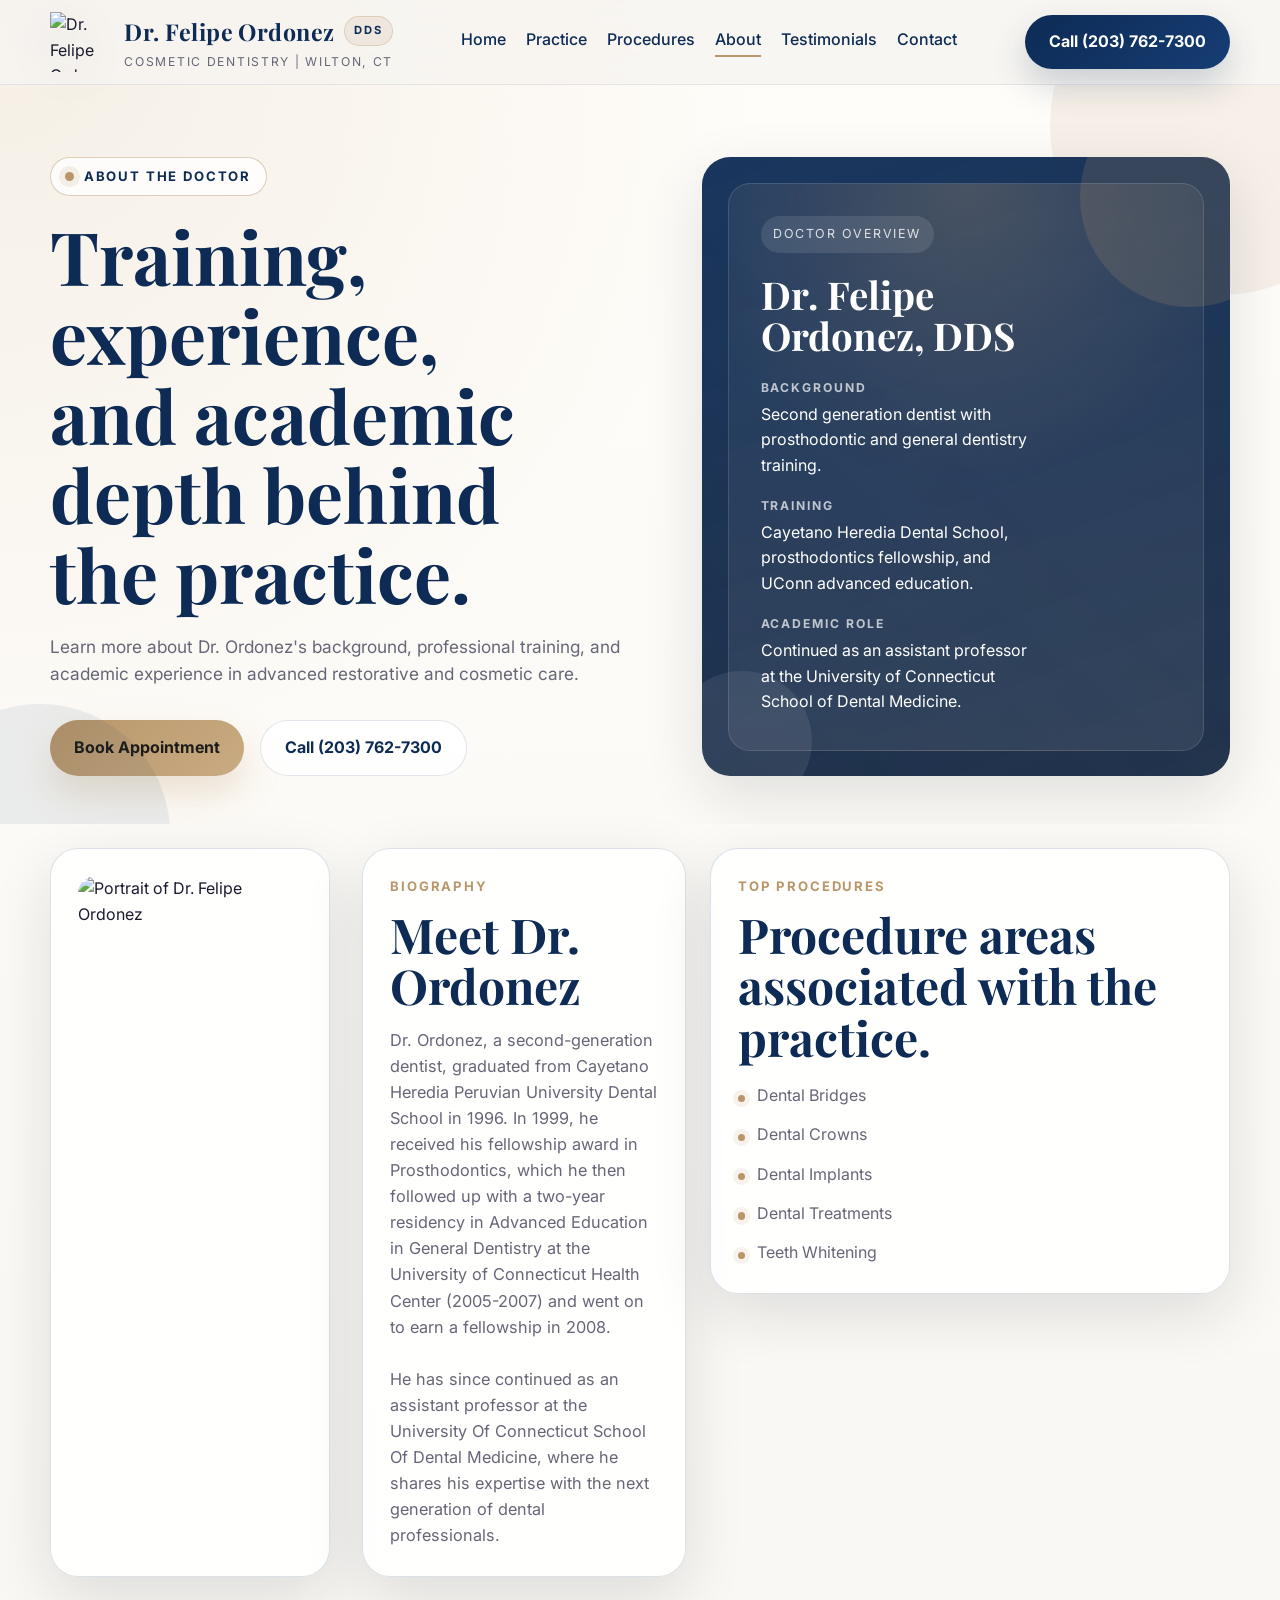
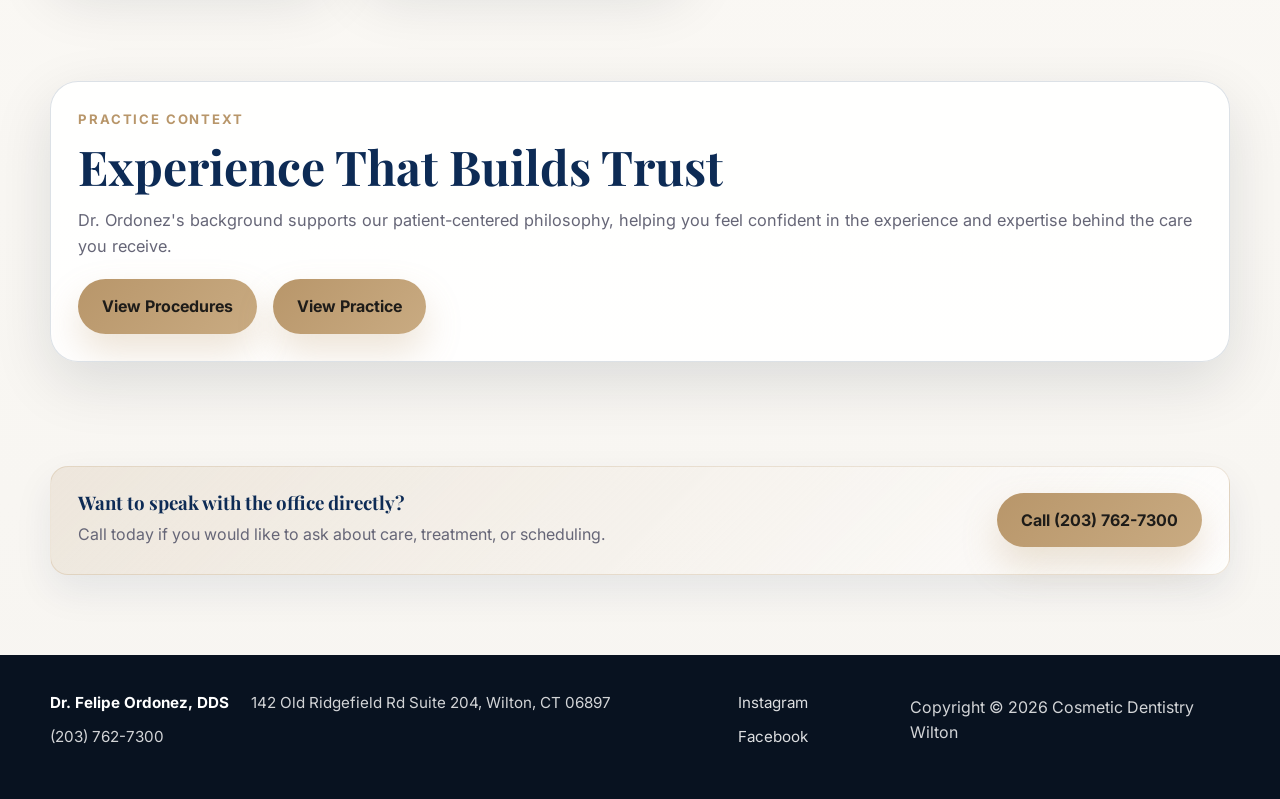
==== about.html @ 25859bae "Add files via upload" ====
<!DOCTYPE html>
<html lang="en">
<head>
  <meta charset="UTF-8">
  <meta name="viewport" content="width=device-width, initial-scale=1.0">
  <title>About Dr. Felipe Ordonez, DDS</title>
  <meta
    name="description"
    content="Read the doctor biography, credentials, and professional background of Dr. Felipe Ordonez, DDS."
  >
  <meta property="og:title" content="About Dr. Felipe Ordonez, DDS">
  <meta
    property="og:description"
    content="Learn more about Dr. Felipe Ordonez, DDS, including his training, experience, and clinical background."
  >
  <meta property="og:type" content="website">
  <meta property="og:url" content="https://cosmeticdentistrywilton.com/about.html">
  <!-- Google tag (gtag.js) -->
  <script async src="https://www.googletagmanager.com/gtag/js?id=G-XXXXXXXXXX"></script>
  <script>
    window.dataLayer = window.dataLayer || [];
    function gtag(){dataLayer.push(arguments);}
    gtag('js', new Date());

    gtag('config', 'G-XXXXXXXXXX');
  </script>
  <link rel="icon" href="assets/logo-mark.svg" type="image/svg+xml">
  <link rel="preconnect" href="https://fonts.googleapis.com">
  <link rel="preconnect" href="https://fonts.gstatic.com" crossorigin>
  <link
    href="https://fonts.googleapis.com/css2?family=Inter:wght@400;500;600;700&family=Playfair+Display:wght@600;700&display=swap"
    rel="stylesheet"
  >
  <style>
    :root {
      --navy: #0d2b55;
      --gold: #b8966a;
      --white: #ffffff;
      --text: #1a1a2e;
      --muted: #666677;
      --line: rgba(13, 43, 85, 0.14);
      --shadow: 0 20px 60px rgba(8, 21, 40, 0.12);
      --radius-lg: 28px;
      --radius-md: 18px;
      --container: 1180px;
    }

    .doctor-bio-grid {
      display: grid;
      grid-template-columns: minmax(280px, 0.7fr) 1fr;
      gap: 2rem;
    }

    * {
      box-sizing: border-box;
    }

    html {
      scroll-behavior: smooth;
    }

    body {
      margin: 0;
      font-family: "Inter", system-ui, -apple-system, BlinkMacSystemFont, "Segoe UI", sans-serif;
      color: var(--text);
      background:
        radial-gradient(circle at top left, rgba(184, 150, 106, 0.14), transparent 28%),
        linear-gradient(180deg, #fffdf9 0%, #f7f5f1 100%);
      line-height: 1.6;
    }

    a {
      color: inherit;
      text-decoration: none;
    }

    img {
      max-width: 100%;
      display: block;
    }

    address {
      font-style: normal;
    }

    .container {
      width: min(calc(100% - 2rem), var(--container));
      margin: 0 auto;
    }

    .site-header {
      position: sticky;
      top: 0;
      z-index: 10;
      backdrop-filter: blur(12px);
      background: rgba(247, 245, 241, 0.82);
      border-bottom: 1px solid rgba(13, 43, 85, 0.08);
    }

    .header-inner {
      display: flex;
      align-items: center;
      justify-content: space-between;
      gap: 1rem;
      min-height: 84px;
    }

    .brand {
      display: block;
      min-width: 0;
    }

    .brand-main {
      display: flex;
      align-items: center;
      gap: 0.9rem;
      min-width: 0;
    }

    .brand-icon {
      width: 60px;
      height: 60px;
      flex: none;
      filter: drop-shadow(0 12px 24px rgba(13, 43, 85, 0.16));
    }

    .brand-text {
      display: flex;
      flex-direction: column;
      gap: 0.15rem;
      min-width: 0;
    }

    .brand-copy {
      display: flex;
      align-items: center;
      flex-wrap: wrap;
      gap: 0.55rem;
      min-width: 0;
    }

    .brand-mark {
      font-family: "Playfair Display", serif;
      font-size: 1.45rem;
      font-weight: 700;
      letter-spacing: 0.02em;
      color: var(--navy);
    }

    .brand-credential {
      display: inline-flex;
      align-items: center;
      justify-content: center;
      padding: 0.32rem 0.58rem;
      border-radius: 999px;
      background: rgba(184, 150, 106, 0.14);
      border: 1px solid rgba(184, 150, 106, 0.32);
      color: var(--navy);
      font-size: 0.7rem;
      font-weight: 700;
      letter-spacing: 0.18em;
      text-transform: uppercase;
    }

    .brand-subtitle {
      font-size: 0.76rem;
      letter-spacing: 0.14em;
      text-transform: uppercase;
      color: var(--muted);
    }

    .nav-links {
      display: flex;
      align-items: center;
      gap: 1.25rem;
      font-weight: 500;
      color: var(--navy);
    }

    .nav-links a {
      position: relative;
      padding-bottom: 0.25rem;
    }

    .nav-links a::after {
      content: "";
      position: absolute;
      left: 0;
      bottom: 0;
      width: 100%;
      height: 2px;
      background: var(--gold);
      transform: scaleX(0);
      transform-origin: left;
      transition: transform 180ms ease;
    }

    .nav-links a:hover::after,
    .nav-links a:focus-visible::after,
    .nav-links a[aria-current="page"]::after {
      transform: scaleX(1);
    }

    .call-cta,
    .hero-actions a,
    .map-actions a,
    .contact-banner a {
      display: inline-flex;
      align-items: center;
      justify-content: center;
      min-height: 50px;
      padding: 0.9rem 1.5rem;
      border-radius: 999px;
      font-weight: 700;
      transition: transform 180ms ease, box-shadow 180ms ease;
    }

    .call-cta {
      color: var(--white);
      background: linear-gradient(135deg, var(--navy), #163d74);
      box-shadow: 0 16px 35px rgba(13, 43, 85, 0.2);
    }

    .call-cta:hover,
    .hero-actions a:hover,
    .map-actions a:hover,
    .contact-banner a:hover,
    .qr-link:hover {
      transform: translateY(-1px);
    }

    .page-hero {
      position: relative;
      overflow: hidden;
      padding: 4.5rem 0 3rem;
    }

    .page-hero::before,
    .page-hero::after {
      content: "";
      position: absolute;
      border-radius: 50%;
      pointer-events: none;
    }

    .page-hero::before {
      width: 340px;
      height: 340px;
      top: -130px;
      right: -110px;
      background: rgba(184, 150, 106, 0.12);
    }

    .page-hero::after {
      width: 260px;
      height: 260px;
      bottom: -140px;
      left: -90px;
      background: rgba(13, 43, 85, 0.07);
    }

    .contact-shell {
      display: grid;
      grid-template-columns: minmax(0, 1.08fr) minmax(320px, 0.92fr);
      gap: 2rem;
      align-items: stretch;
    }

    .eyebrow {
      display: inline-flex;
      align-items: center;
      gap: 0.6rem;
      padding: 0.5rem 0.9rem;
      border: 1px solid rgba(184, 150, 106, 0.45);
      border-radius: 999px;
      background: rgba(255, 255, 255, 0.78);
      color: var(--navy);
      font-size: 0.82rem;
      letter-spacing: 0.14em;
      text-transform: uppercase;
      font-weight: 700;
    }

    .eyebrow::before {
      content: "";
      width: 0.55rem;
      height: 0.55rem;
      border-radius: 50%;
      background: var(--gold);
      box-shadow: 0 0 0 6px rgba(184, 150, 106, 0.14);
    }

    h1,
    h2,
    h3 {
      margin: 0;
      color: var(--navy);
      font-family: "Playfair Display", serif;
      line-height: 1.08;
    }

    h1 {
      margin-top: 1.25rem;
      font-size: clamp(2.7rem, 6vw, 4.6rem);
      max-width: 10ch;
    }

    .hero-copy p {
      margin: 1.2rem 0 0;
      max-width: 58ch;
      font-size: 1.08rem;
      color: var(--muted);
    }

    .hero-actions {
      display: flex;
      flex-wrap: wrap;
      gap: 1rem;
      margin-top: 2rem;
    }

    .hero-actions a:first-child,
    .map-actions a,
    .contact-banner a {
      background: linear-gradient(135deg, var(--gold), #c9ab82);
      color: #1e1c19;
      box-shadow: 0 18px 36px rgba(184, 150, 106, 0.26);
    }

    .hero-actions a:last-child {
      border: 1px solid rgba(13, 43, 85, 0.12);
      background: rgba(255, 255, 255, 0.82);
      color: var(--navy);
    }

    .contact-card,
    .map-card,
    .qr-card {
      position: relative;
      border-radius: var(--radius-lg);
      box-shadow: var(--shadow);
      overflow: hidden;
    }

    .contact-card {
      padding: 1.6rem;
      background:
        linear-gradient(160deg, rgba(13, 43, 85, 0.95), rgba(11, 30, 57, 0.9)),
        linear-gradient(45deg, rgba(184, 150, 106, 0.28), transparent 55%);
      min-height: 100%;
    }

    .contact-card::before,
    .contact-card::after {
      content: "";
      position: absolute;
      border-radius: 50%;
    }

    .contact-card::before {
      width: 220px;
      height: 220px;
      top: -70px;
      right: -70px;
      background: rgba(184, 150, 106, 0.18);
    }

    .contact-card::after {
      width: 140px;
      height: 140px;
      bottom: -35px;
      left: -30px;
      background: rgba(255, 255, 255, 0.08);
    }

    .contact-card-inner {
      position: relative;
      z-index: 1;
      height: 100%;
      border-radius: calc(var(--radius-lg) - 6px);
      border: 1px solid rgba(255, 255, 255, 0.12);
      background:
        linear-gradient(180deg, rgba(255, 255, 255, 0.03), rgba(255, 255, 255, 0.08)),
        radial-gradient(circle at top, rgba(184, 150, 106, 0.25), transparent 48%);
      padding: 2rem;
      display: grid;
      gap: 1.3rem;
      align-content: start;
    }

    .card-badge {
      display: inline-flex;
      align-items: center;
      justify-content: center;
      width: fit-content;
      padding: 0.55rem 0.8rem;
      border-radius: 999px;
      background: rgba(255, 255, 255, 0.1);
      color: rgba(255, 255, 255, 0.82);
      font-size: 0.78rem;
      letter-spacing: 0.12em;
      text-transform: uppercase;
    }

    .contact-card h2,
    .contact-card p,
    .contact-card a,
    .contact-card address {
      color: var(--white);
    }

    .contact-card h2 {
      font-size: clamp(1.9rem, 3vw, 2.7rem);
      max-width: 12ch;
    }

    .contact-stack {
      display: grid;
      gap: 1.1rem;
    }

    .contact-item {
      display: grid;
      gap: 0.28rem;
    }

    .contact-label {
      color: rgba(255, 255, 255, 0.7);
      font-size: 0.76rem;
      font-weight: 700;
      letter-spacing: 0.16em;
      text-transform: uppercase;
    }

    .contact-value {
      font-size: 1.1rem;
      font-weight: 600;
      line-height: 1.5;
    }

    .contact-note {
      margin: 0;
      color: rgba(255, 255, 255, 0.8);
      max-width: 28ch;
    }

    .section {
      padding: 1.5rem 0 5rem;
    }

    .contact-grid {
      display: grid;
      grid-template-columns: minmax(0, 1.1fr) minmax(280px, 0.9fr);
      gap: 1.5rem;
      align-items: start;
    }

    .map-card,
    .qr-card {
      padding: 1.7rem;
      background: rgba(255, 255, 255, 0.9);
      border: 1px solid var(--line);
    }

    .section-label {
      margin-bottom: 0.7rem;
      font-size: 0.82rem;
      letter-spacing: 0.14em;
      text-transform: uppercase;
      font-weight: 700;
      color: var(--gold);
    }

    .section-heading,
    .qr-card h2 {
      font-size: clamp(2rem, 4vw, 3rem);
    }

    .section-intro,
    .qr-copy {
      margin: 0.9rem 0 0;
      color: var(--muted);
      font-size: 1.02rem;
    }

    .map-frame {
      margin-top: 1.35rem;
      border-radius: var(--radius-md);
      overflow: hidden;
      border: 1px solid rgba(13, 43, 85, 0.12);
      min-height: 440px;
      background: linear-gradient(180deg, rgba(13, 43, 85, 0.06), rgba(13, 43, 85, 0.02));
    }

    .map-frame iframe {
      width: 100%;
      height: 440px;
      border: 0;
      display: block;
    }

    .map-actions {
      display: flex;
      flex-wrap: wrap;
      gap: 1rem;
      margin-top: 1.25rem;
    }

    .qr-card {
      display: grid;
      justify-items: center;
      text-align: center;
    }

    .qr-card h2 {
      max-width: 8ch;
    }

    .qr-link {
      margin-top: 1.4rem;
      border-radius: 24px;
      overflow: hidden;
      box-shadow: 0 16px 36px rgba(13, 43, 85, 0.12);
      transition: transform 180ms ease;
    }

    .qr-link img {
      width: min(100%, 280px);
      background: var(--white);
    }

    .qr-caption {
      margin: 1rem 0 0;
      color: var(--muted);
      font-size: 0.95rem;
      max-width: 26ch;
    }

    .contact-banner {
      display: flex;
      flex-wrap: wrap;
      align-items: center;
      justify-content: space-between;
      gap: 1.5rem;
      padding: 1.6rem 1.7rem;
      border-radius: var(--radius-md);
      background: linear-gradient(135deg, rgba(184, 150, 106, 0.16), rgba(255, 255, 255, 0.82));
      border: 1px solid rgba(184, 150, 106, 0.24);
      box-shadow: 0 16px 38px rgba(13, 43, 85, 0.08);
    }

    .contact-banner p {
      margin: 0.6rem 0 0;
      color: var(--muted);
    }

    .detail-stack {
      display: grid;
      gap: 1.2rem;
      margin-top: 1.35rem;
    }

    .detail-stack h3 {
      margin-bottom: 0.4rem;
      font-size: 1.3rem;
    }

    .detail-stack p {
      margin: 0;
      color: var(--muted);
    }

    .bullet-list,
    .procedure-list,
    .hours-list {
      display: grid;
      gap: 0.85rem;
      padding: 0;
      margin: 1.2rem 0 0;
      list-style: none;
    }

    .bullet-list li,
    .procedure-list li {
      position: relative;
      padding-left: 1.2rem;
      color: var(--muted);
    }

    .bullet-list li::before,
    .procedure-list li::before {
      content: "";
      position: absolute;
      left: 0;
      top: 0.72rem;
      width: 0.45rem;
      height: 0.45rem;
      border-radius: 50%;
      background: var(--gold);
      box-shadow: 0 0 0 5px rgba(184, 150, 106, 0.12);
    }

    .hours-list li {
      display: flex;
      align-items: baseline;
      justify-content: space-between;
      gap: 1rem;
      padding-bottom: 0.85rem;
      border-bottom: 1px solid var(--line);
    }

    .hours-list li:last-child {
      border-bottom: 0;
      padding-bottom: 0;
    }

    .hours-list strong {
      color: var(--navy);
    }

    .contact-form-card {
      justify-items: stretch;
      text-align: left;
    }

    .contact-form-card h2,
    .contact-form-card .qr-copy,
    .contact-form-card .section-label {
      text-align: left;
    }

    .contact-form {
      display: grid;
      gap: 1rem;
      margin-top: 1.4rem;
    }

    .form-grid {
      display: grid;
      grid-template-columns: repeat(2, minmax(0, 1fr));
      gap: 1rem;
    }

    .field {
      display: grid;
      gap: 0.45rem;
    }

    .field label {
      font-size: 0.82rem;
      font-weight: 700;
      letter-spacing: 0.04em;
      color: var(--navy);
    }

    .field input,
    .field textarea {
      width: 100%;
      padding: 0.85rem 1rem;
      border: 1px solid rgba(13, 43, 85, 0.14);
      border-radius: 14px;
      background: var(--white);
      color: var(--text);
      font: inherit;
    }

    .field textarea {
      min-height: 160px;
      resize: vertical;
    }

    .form-note {
      margin: 0;
      color: var(--muted);
      font-size: 0.94rem;
    }

    .form-submit {
      display: inline-flex;
      align-items: center;
      justify-content: center;
      width: fit-content;
      min-height: 50px;
      padding: 0.9rem 1.5rem;
      border: 0;
      border-radius: 999px;
      background: linear-gradient(135deg, var(--gold), #c9ab82);
      color: #1e1c19;
      font: inherit;
      font-weight: 700;
      cursor: pointer;
      box-shadow: 0 18px 36px rgba(184, 150, 106, 0.26);
    }

    .footer-social {
      display: flex;
      flex-wrap: wrap;
      gap: 0.65rem 1rem;
      font-size: 0.95rem;
    }

    .footer-social a {
      color: var(--white);
      opacity: 0.86;
      transition: opacity 180ms ease;
    }

    .footer-social a:hover,
    .footer-social a:focus-visible {
      opacity: 1;
    }

    .site-footer {
      padding: 1.5rem 0 2.3rem;
      background: #081220;
      color: rgba(255, 255, 255, 0.82);
    }

    .footer-inner {
      display: flex;
      align-items: center;
      justify-content: space-between;
      gap: 1.5rem;
    }

    .footer-meta {
      display: flex;
      flex-wrap: wrap;
      gap: 0.65rem 1.4rem;
      font-size: 0.95rem;
    }

    .footer-meta strong {
      color: var(--white);
    }

    .reveal {
      opacity: 0;
      transform: translateY(24px) scale(0.985);
      transition: opacity 600ms ease, transform 600ms ease;
    }

    .reveal.is-visible {
      opacity: 1;
      transform: translateY(0) scale(1);
    }

    .skip-link {
      position: absolute;
      left: 1rem;
      top: -3rem;
      padding: 0.7rem 1rem;
      background: var(--navy);
      color: var(--white);
      border-radius: 0 0 10px 10px;
      z-index: 20;
    }

    .skip-link:focus {
      top: 0;
    }

    a:focus-visible,
    button:focus-visible {
      outline: 3px solid rgba(184, 150, 106, 0.85);
      outline-offset: 3px;
    }

    @media (max-width: 880px) {
      .contact-shell,
      .contact-grid {
        grid-template-columns: 1fr;
      }

      .doctor-bio-grid {
        grid-template-columns: 1fr;
      }
    }

    @media (max-width: 768px) {
      .header-inner,
      .footer-inner,
      .contact-banner {
        align-items: flex-start;
      }

      .header-inner {
        flex-wrap: wrap;
        padding: 0.9rem 0;
      }

      .brand-main {
        align-items: flex-start;
      }

      .brand-icon {
        width: 54px;
        height: 54px;
      }

      .brand-mark {
        font-size: 1.25rem;
      }

      .nav-links {
        width: 100%;
        justify-content: space-between;
        gap: 0.8rem;
        font-size: 0.95rem;
        overflow-x: auto;
        padding-bottom: 0.2rem;
      }

      .call-cta {
        width: 100%;
      }

      .page-hero {
        padding-top: 2.2rem;
      }

      .contact-card-inner {
        padding: 1.5rem;
      }

      .map-frame,
      .map-frame iframe {
        min-height: 360px;
        height: 360px;
      }

      .form-grid {
        grid-template-columns: 1fr;
      }

      .footer-inner {
        flex-direction: column;
      }
    }
  </style>
  <script type="application/ld+json">
    {
      "@context": "https://schema.org",
      "@type": "Dentist",
      "name": "Dr. Felipe Ordonez, DDS",
      "url": "https://cosmeticdentistrywilton.com/about.html",
      "telephone": "+1-203-762-7300",
      "address": {
        "@type": "PostalAddress",
        "streetAddress": "142 Old Ridgefield Rd Suite 204",
        "addressLocality": "Wilton",
        "addressRegion": "CT",
        "postalCode": "06897",
        "addressCountry": "US"
      },
      "areaServed": "Wilton, CT",
      "medicalSpecialty": [
        "Cosmetic Dentistry",
        "Dental Implants",
        "Prosthodontics",
        "General Dentistry"
      ]
    }
  </script>
</head>
<body>
  <a class="skip-link" href="#main">Skip to main content</a>
  <header class="site-header">
    <div class="container header-inner">
      <a class="brand" href="index.html#home" aria-label="Go to home page">
        <span class="brand-main">
          <img class="brand-icon" src="assets/logo-mark.svg" alt="Dr. Felipe Ordonez, DDS Logo">
          <span class="brand-text">
            <span class="brand-copy">
              <span class="brand-mark">Dr. Felipe Ordonez</span>
              <span class="brand-credential">DDS</span>
            </span>
            <span class="brand-subtitle">Cosmetic Dentistry | Wilton, CT</span>
          </span>
        </span>
      </a>
      <nav class="nav-links" aria-label="Primary">
        <a href="index.html#home">Home</a>
        <a href="practice.html">Practice</a>
        <a href="procedures.html">Procedures</a>
        <a href="about.html" aria-current="page">About</a>
        <a href="index.html#testimonials">Testimonials</a>
        <a href="contact.html">Contact</a>
      </nav>
      <a class="call-cta" href="tel:+12037627300">Call (203) 762-7300</a>
    </div>
  </header>

  <main id="main">
    <section class="page-hero">
      <div class="container contact-shell">
        <div class="hero-copy reveal">
          <div class="eyebrow">About the Doctor</div>
          <h1>Training, experience, and academic depth behind the practice.</h1>
          <p>
            Learn more about Dr. Ordonez's background, professional training, and
            academic experience in advanced restorative and cosmetic care.
          </p>
          <div class="hero-actions">
            <a href="contact.html">Book Appointment</a>
            <a href="tel:+12037627300">Call (203) 762-7300</a>
          </div>
        </div>

        <div class="contact-card reveal">
          <div class="contact-card-inner">
            <span class="card-badge">Doctor Overview</span>
            <h2>Dr. Felipe Ordonez, DDS</h2>

            <div class="contact-stack">
              <div class="contact-item">
                <span class="contact-label">Background</span>
                <p class="contact-note">Second generation dentist with prosthodontic and general dentistry training.</p>
              </div>

              <div class="contact-item">
                <span class="contact-label">Training</span>
                <p class="contact-note">Cayetano Heredia Dental School, prosthodontics fellowship, and UConn advanced education.</p>
              </div>

              <div class="contact-item">
                <span class="contact-label">Academic Role</span>
                <p class="contact-note">Continued as an assistant professor at the University of Connecticut School of Dental Medicine.</p>
              </div>
            </div>
          </div>
        </div>
      </div>
    </section>

    <section class="section">
      <div class="container contact-grid">
        <div class="doctor-bio-grid">
          <div class="map-card reveal">
            <!-- Placeholder for the doctor's photo -->
            <img src="https://images.unsplash.com/photo-1622253692010-333f2da6031d?q=80&w=800&auto=format&fit=crop" alt="Portrait of Dr. Felipe Ordonez" style="width: 100%; height: 100%; border-radius: 18px; object-fit: cover; object-position: top;">
          </div>
          <article class="map-card reveal">
            <div class="section-label">Biography</div>
            <h2 class="section-heading">Meet Dr. Ordonez</h2>
            <p class="section-intro">
              Dr. Ordonez, a second-generation dentist, graduated from Cayetano Heredia
              Peruvian University Dental School in 1996. In 1999, he received his fellowship
              award in Prosthodontics, which he then followed up with a two-year residency in
              Advanced Education in General Dentistry at the University of Connecticut Health
              Center (2005-2007) and went on to earn a fellowship in 2008.
              <br><br>
              He has since continued as an assistant professor at the University Of Connecticut School Of
              Dental Medicine, where he shares his expertise with the next generation of dental professionals.
            </p>
          </article>
        </div>

        <article class="map-card reveal">
          <div class="section-label">Top Procedures</div>
          <h2 class="section-heading">Procedure areas associated with the practice.</h2>
          <ul class="procedure-list">
            <li>Dental Bridges</li>
            <li>Dental Crowns</li>
            <li>Dental Implants</li>
            <li>Dental Treatments</li>
            <li>Teeth Whitening</li>
          </ul>
        </article>
      </div>
    </section>

    <section class="section">
      <div class="container">
        <article class="map-card reveal">
          <div class="section-label">Practice Context</div>
          <h2 class="section-heading">Experience That Builds Trust</h2>
          <p class="section-intro">
            Dr. Ordonez's background supports our patient-centered philosophy, helping you feel confident in the experience and expertise behind the care you receive.
          </p>
          <div class="map-actions">
            <a href="procedures.html">View Procedures</a>
            <a href="practice.html">View Practice</a>
          </div>
        </article>
      </div>
    </section>

    <section class="section">
      <div class="container">
        <div class="contact-banner reveal">
          <div>
            <h3>Want to speak with the office directly?</h3>
            <p>Call today if you would like to ask about care, treatment, or scheduling.</p>
          </div>
          <a href="tel:+12037627300">Call (203) 762-7300</a>
        </div>
      </div>
    </section>
  </main>

  <footer class="site-footer">
    <div class="container footer-inner">
      <div class="footer-meta">
        <span><strong>Dr. Felipe Ordonez, DDS</strong></span>
        <span>
          <a
            href="https://www.google.com/maps/search/?api=1&amp;query=142%20Old%20Ridgefield%20Rd%20Suite%20204%2C%20Wilton%2C%20CT%2006897"
            target="_blank"
            rel="noreferrer"
          >
            142 Old Ridgefield Rd Suite 204, Wilton, CT 06897
          </a>
        </span>
        <span><a href="tel:+12037627300">(203) 762-7300</a></span>
      </div>
      <div class="footer-social">
        <a href="https://www.instagram.com/cosmeticdentistrywilton/" target="_blank" rel="noreferrer">Instagram</a>
        <a href="https://www.facebook.com/FelipeOrdonezDDS/" target="_blank" rel="noreferrer">Facebook</a>
      </div>
      <p>Copyright &copy; <span id="copyright-year">2026</span> Cosmetic Dentistry Wilton</p>
    </div>
  </footer>

  <script>
    const observer = new IntersectionObserver(
      (entries) => {
        for (const entry of entries) {
          if (entry.isIntersecting) {
            entry.target.classList.add("is-visible");
            observer.unobserve(entry.target);
          }
        }
      },
      {
        threshold: 0.18
      }
    );

    document.querySelectorAll(".reveal").forEach((element) => {
      observer.observe(element);
    });

    document.getElementById("copyright-year").textContent = new Date().getFullYear();
  </script>
</body>
</html>
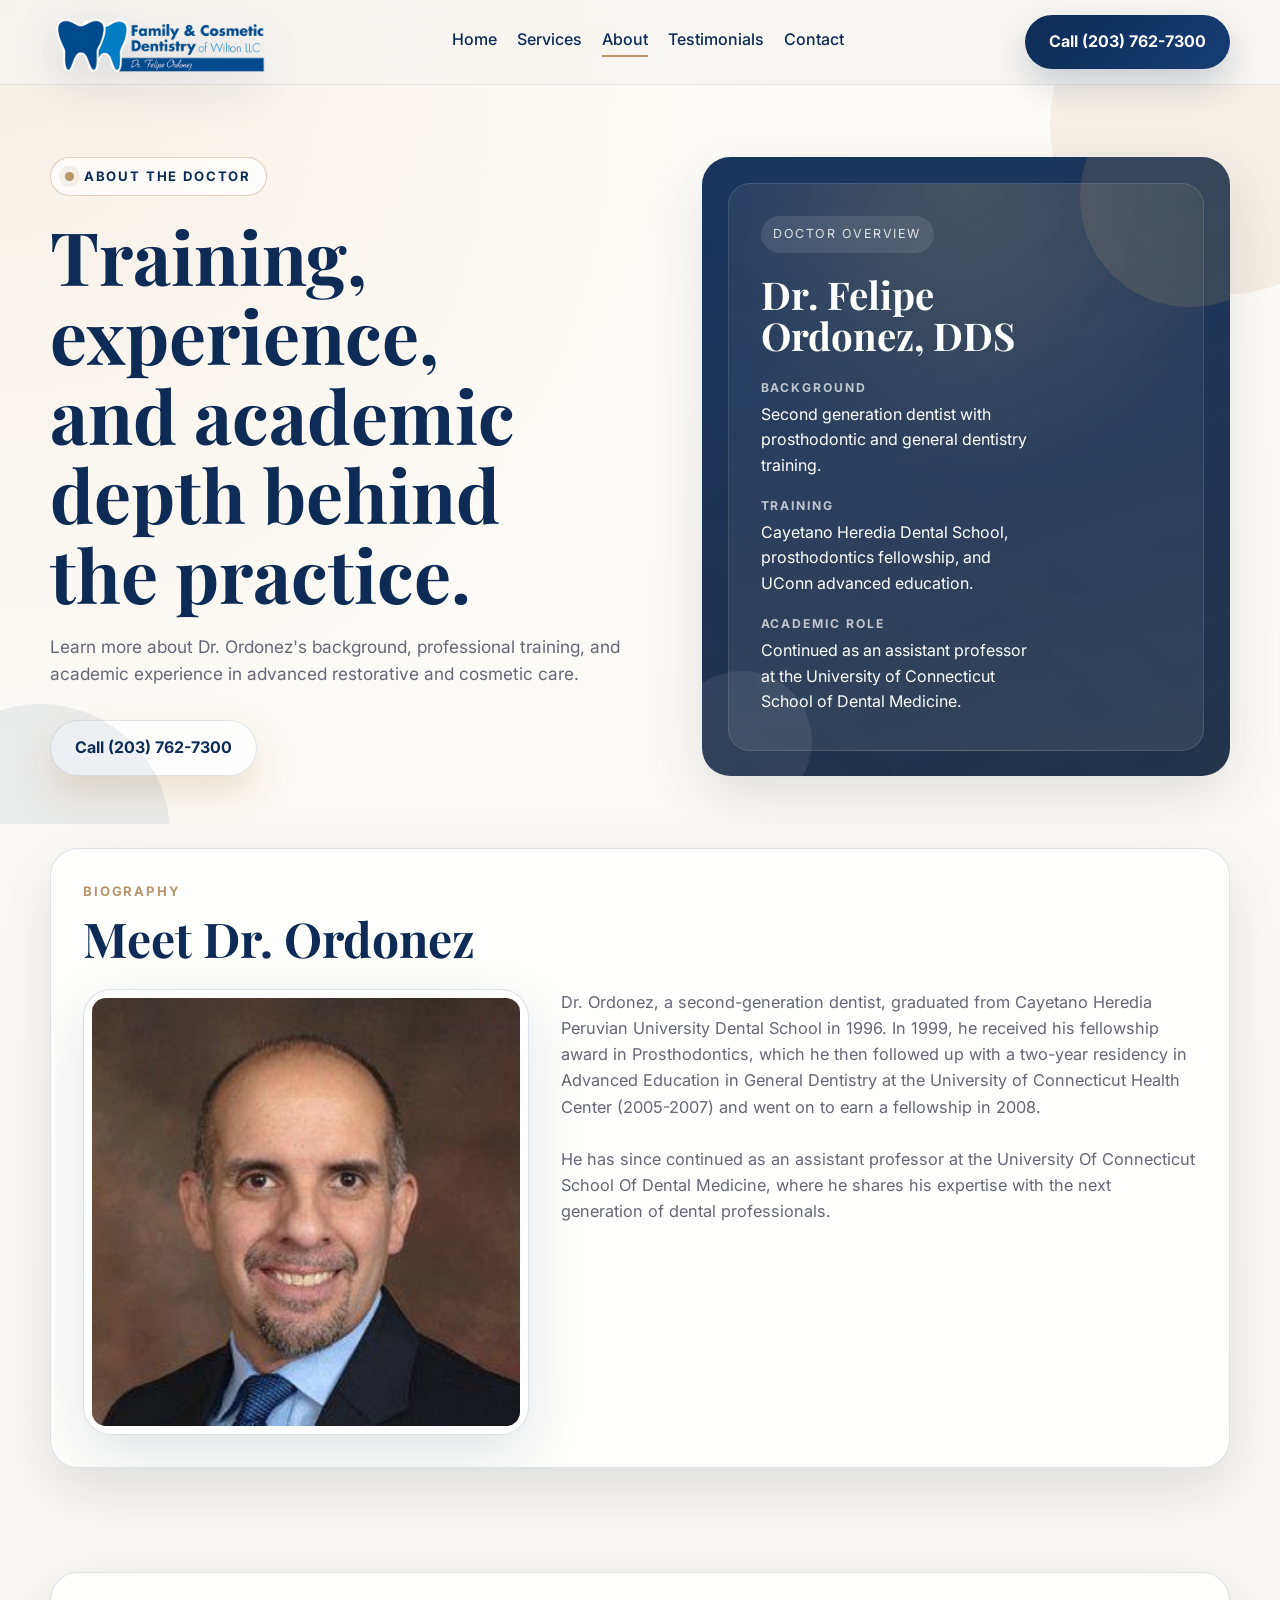
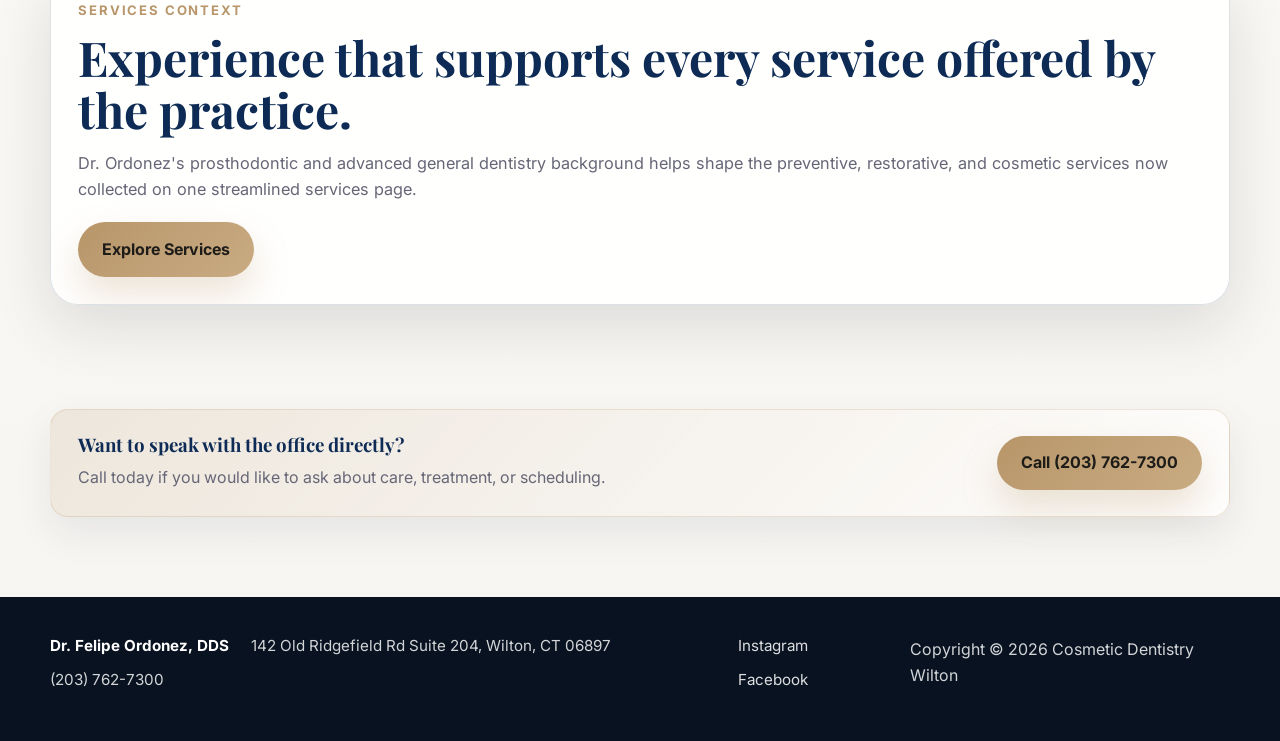
==== commit 1544153a: "Add files via upload" ====
--- a/about.html
+++ b/about.html
@@ -51,6 +51,18 @@
       gap: 2rem;
     }
 
+    .doctor-bio-grid .map-card img {
+      aspect-ratio: 1 / 1;
+      width: 100%;
+      object-fit: cover;
+    }
+
+    .procedures-grid {
+      display: grid;
+      grid-template-columns: repeat(auto-fit, minmax(280px, 1fr));
+      gap: 1.5rem;
+    }
+
     * {
       box-sizing: border-box;
     }
@@ -118,7 +130,7 @@
     }
 
     .brand-icon {
-      width: 60px;
+      width: 220px;
       height: 60px;
       flex: none;
       filter: drop-shadow(0 12px 24px rgba(13, 43, 85, 0.16));
@@ -869,22 +881,21 @@
     <div class="container header-inner">
       <a class="brand" href="index.html#home" aria-label="Go to home page">
         <span class="brand-main">
-          <img class="brand-icon" src="assets/logo-mark.svg" alt="Dr. Felipe Ordonez, DDS Logo">
-          <span class="brand-text">
+          <img class="brand-icon" src="assets/wilton-logo.png" alt="Family & Cosmetic Dentistry logo">
+          <!--<span class="brand-text">
             <span class="brand-copy">
               <span class="brand-mark">Dr. Felipe Ordonez</span>
               <span class="brand-credential">DDS</span>
             </span>
             <span class="brand-subtitle">Cosmetic Dentistry | Wilton, CT</span>
-          </span>
+          </span> -->
         </span>
       </a>
       <nav class="nav-links" aria-label="Primary">
         <a href="index.html#home">Home</a>
-        <a href="practice.html">Practice</a>
-        <a href="procedures.html">Procedures</a>
+        <a href="services.html">Services</a>
         <a href="about.html" aria-current="page">About</a>
-        <a href="index.html#testimonials">Testimonials</a>
+        <a href="testimonials.html">Testimonials</a>
         <a href="contact.html">Contact</a>
       </nav>
       <a class="call-cta" href="tel:+12037627300">Call (203) 762-7300</a>
@@ -902,7 +913,6 @@
             academic experience in advanced restorative and cosmetic care.
           </p>
           <div class="hero-actions">
-            <a href="contact.html">Book Appointment</a>
             <a href="tel:+12037627300">Call (203) 762-7300</a>
           </div>
         </div>
@@ -934,38 +944,27 @@
     </section>
 
     <section class="section">
-      <div class="container contact-grid">
-        <div class="doctor-bio-grid">
-          <div class="map-card reveal">
-            <!-- Placeholder for the doctor's photo -->
-            <img src="https://images.unsplash.com/photo-1622253692010-333f2da6031d?q=80&w=800&auto=format&fit=crop" alt="Portrait of Dr. Felipe Ordonez" style="width: 100%; height: 100%; border-radius: 18px; object-fit: cover; object-position: top;">
+      <div class="container">
+        <article class="map-card reveal" style="padding: 2rem;">
+          <div class="section-label">Biography</div>
+          <h2 class="section-heading">Meet Dr. Ordonez</h2>
+          <div class="doctor-bio-grid" style="margin-top: 1.5rem; align-items: start;">
+            <div class="map-card" style="padding: 0.5rem;">
+              <img src="assets/dr-ordonez-portrait.jpg" alt="Portrait of Dr. Felipe Ordonez" style="border-radius: 14px; object-position: top;">
+            </div>
+            <div>
+              <p class="section-intro" style="margin-top: 0;">
+                Dr. Ordonez, a second-generation dentist, graduated from Cayetano Heredia
+                Peruvian University Dental School in 1996. In 1999, he received his fellowship
+                award in Prosthodontics, which he then followed up with a two-year residency in
+                Advanced Education in General Dentistry at the University of Connecticut Health
+                Center (2005-2007) and went on to earn a fellowship in 2008.
+                <br><br>
+                He has since continued as an assistant professor at the University Of Connecticut School Of
+                Dental Medicine, where he shares his expertise with the next generation of dental professionals.
+              </p>
+            </div>
           </div>
-          <article class="map-card reveal">
-            <div class="section-label">Biography</div>
-            <h2 class="section-heading">Meet Dr. Ordonez</h2>
-            <p class="section-intro">
-              Dr. Ordonez, a second-generation dentist, graduated from Cayetano Heredia
-              Peruvian University Dental School in 1996. In 1999, he received his fellowship
-              award in Prosthodontics, which he then followed up with a two-year residency in
-              Advanced Education in General Dentistry at the University of Connecticut Health
-              Center (2005-2007) and went on to earn a fellowship in 2008.
-              <br><br>
-              He has since continued as an assistant professor at the University Of Connecticut School Of
-              Dental Medicine, where he shares his expertise with the next generation of dental professionals.
-            </p>
-          </article>
-        </div>
-
-        <article class="map-card reveal">
-          <div class="section-label">Top Procedures</div>
-          <h2 class="section-heading">Procedure areas associated with the practice.</h2>
-          <ul class="procedure-list">
-            <li>Dental Bridges</li>
-            <li>Dental Crowns</li>
-            <li>Dental Implants</li>
-            <li>Dental Treatments</li>
-            <li>Teeth Whitening</li>
-          </ul>
         </article>
       </div>
     </section>
@@ -973,14 +972,15 @@
     <section class="section">
       <div class="container">
         <article class="map-card reveal">
-          <div class="section-label">Practice Context</div>
-          <h2 class="section-heading">Experience That Builds Trust</h2>
+          <div class="section-label">Services Context</div>
+          <h2 class="section-heading">Experience that supports every service offered by the practice.</h2>
           <p class="section-intro">
-            Dr. Ordonez's background supports our patient-centered philosophy, helping you feel confident in the experience and expertise behind the care you receive.
+            Dr. Ordonez's prosthodontic and advanced general dentistry background helps
+            shape the preventive, restorative, and cosmetic services now collected on
+            one streamlined services page.
           </p>
           <div class="map-actions">
-            <a href="procedures.html">View Procedures</a>
-            <a href="practice.html">View Practice</a>
+            <a href="services.html">Explore Services</a>
           </div>
         </article>
       </div>
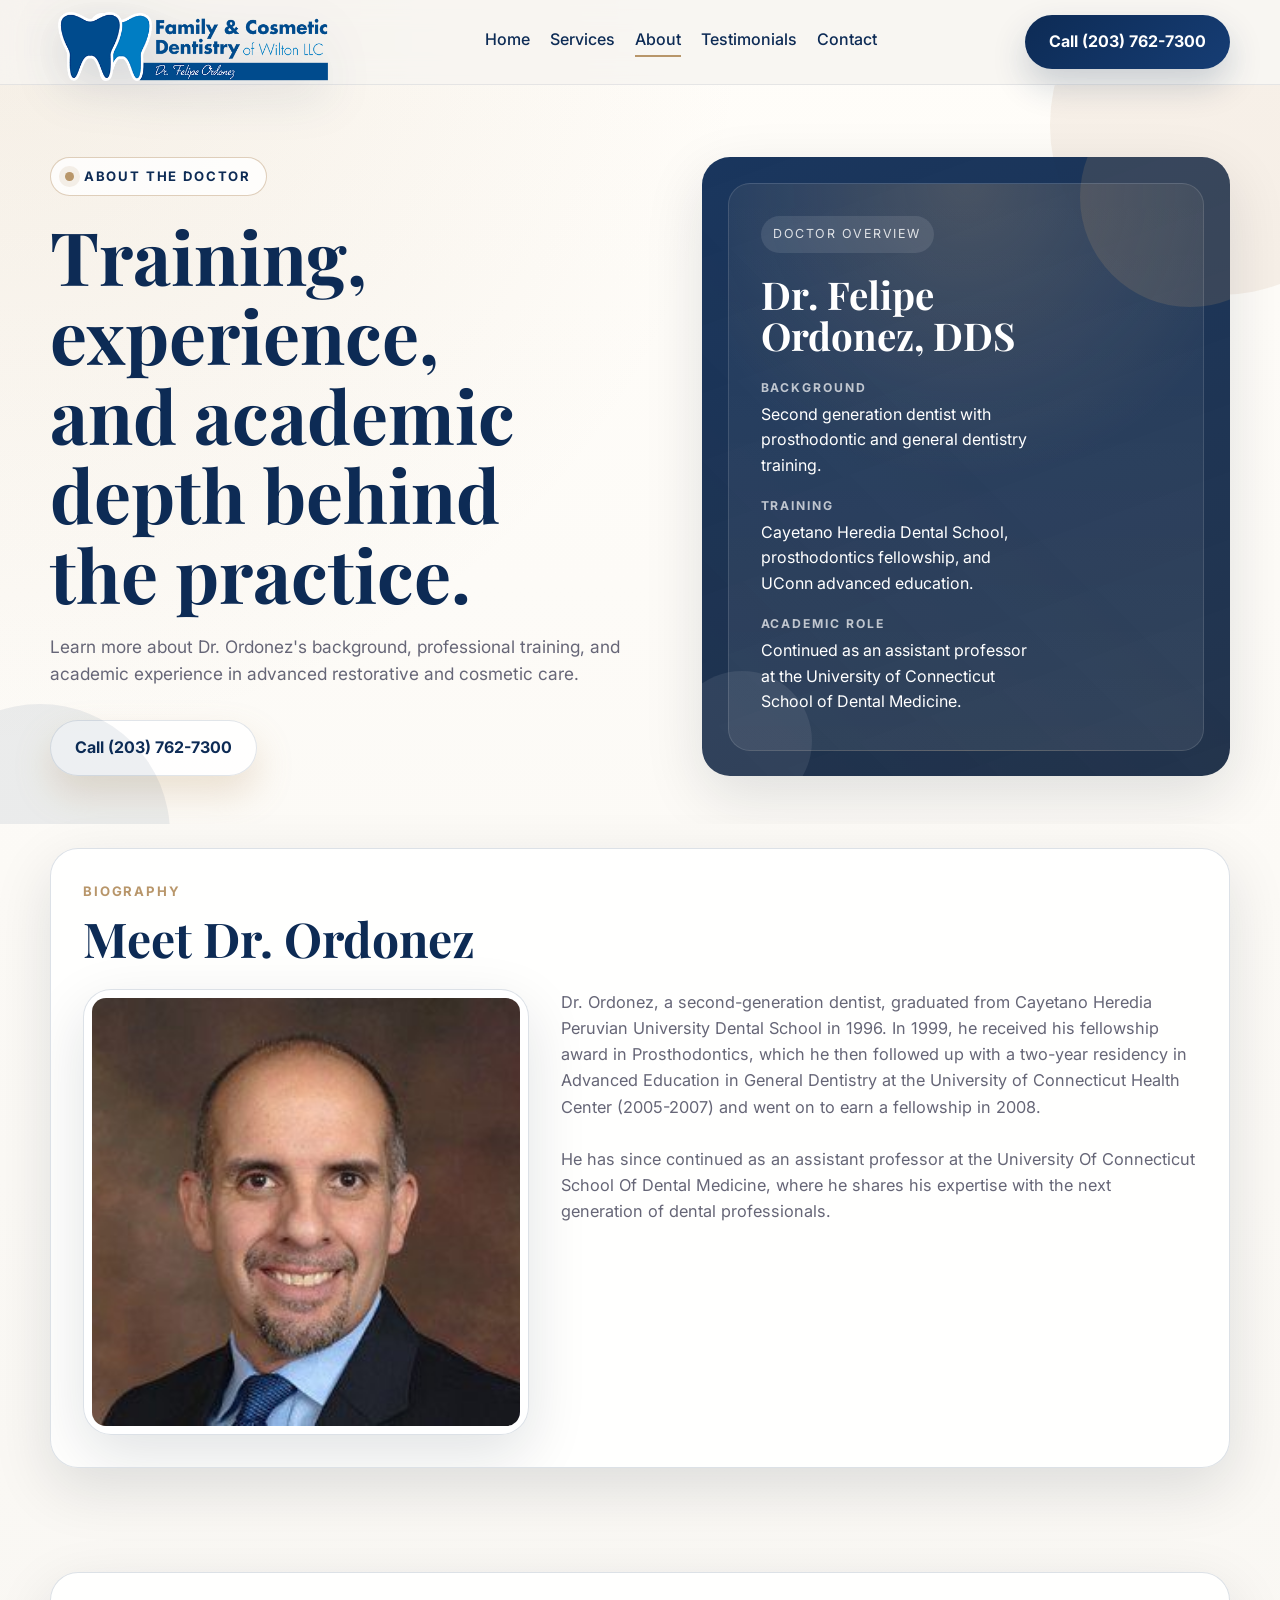
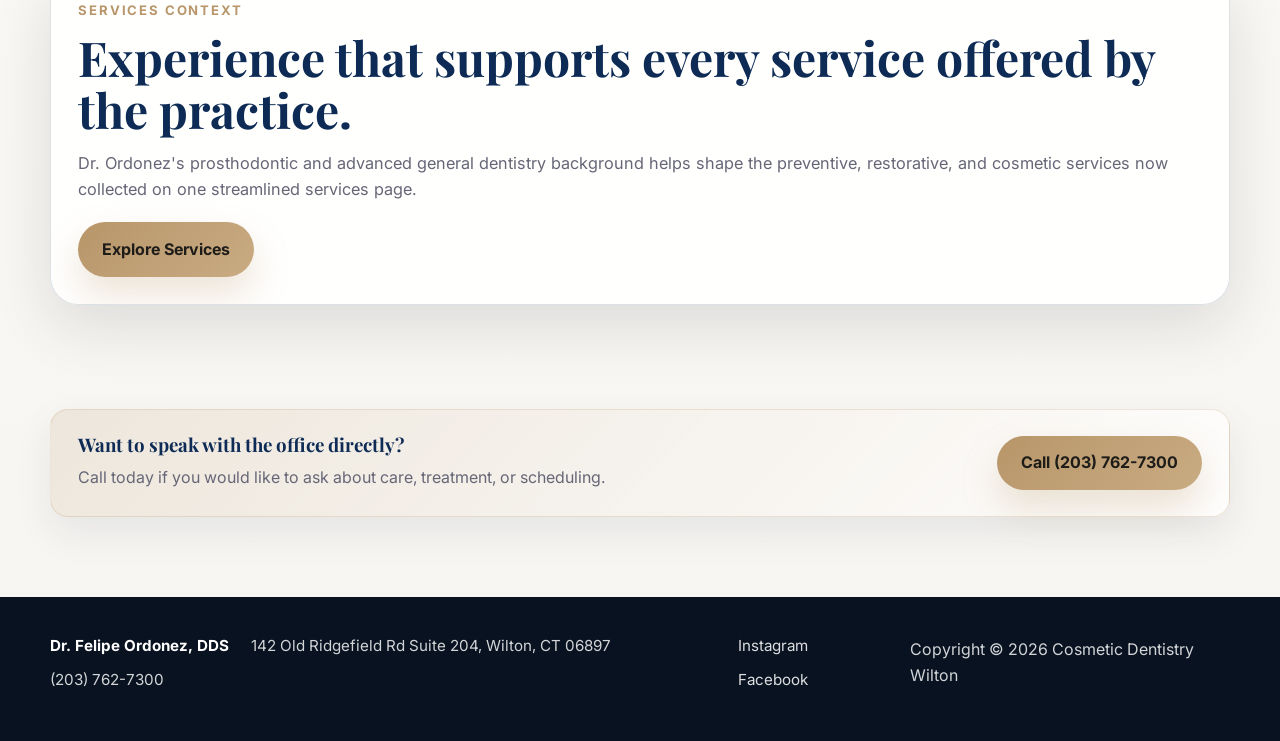
==== commit 1da152a7: "Add files via upload" ====
--- a/about.html
+++ b/about.html
@@ -130,8 +130,8 @@
     }
 
     .brand-icon {
-      width: 220px;
-      height: 60px;
+      width: 286px;
+      height: 78px;
       flex: none;
       filter: drop-shadow(0 12px 24px rgba(13, 43, 85, 0.16));
     }
@@ -806,8 +806,8 @@
       }
 
       .brand-icon {
-        width: 54px;
-        height: 54px;
+        width: 70px;
+        height: 70px;
       }
 
       .brand-mark {
@@ -850,6 +850,7 @@
       }
     }
   </style>
+  <link rel="stylesheet" href="assets/mobile-friendly.css">
   <script type="application/ld+json">
     {
       "@context": "https://schema.org",
@@ -891,7 +892,15 @@
           </span> -->
         </span>
       </a>
-      <nav class="nav-links" aria-label="Primary">
+      <button class="nav-toggle" type="button" aria-expanded="false" aria-controls="site-navigation" aria-label="Toggle navigation">
+        <span>Menu</span>
+        <span class="nav-toggle-bars" aria-hidden="true">
+          <span></span>
+          <span></span>
+          <span></span>
+        </span>
+      </button>
+      <nav class="nav-links" id="site-navigation" aria-label="Primary">
         <a href="index.html#home">Home</a>
         <a href="services.html">Services</a>
         <a href="about.html" aria-current="page">About</a>
@@ -1022,6 +1031,7 @@
     </div>
   </footer>
 
+  <script src="assets/site-shell.js" defer></script>
   <script>
     const observer = new IntersectionObserver(
       (entries) => {
--- a/assets/mobile-friendly.css
+++ b/assets/mobile-friendly.css
@@ -0,0 +1,199 @@
+/* Shared responsive overrides for small-screen navigation and tighter phone layouts. */
+
+.nav-toggle {
+  display: none;
+  align-items: center;
+  justify-content: center;
+  gap: 0.6rem;
+  min-height: 50px;
+  padding: 0.85rem 1rem;
+  border: 1px solid rgba(13, 43, 85, 0.16);
+  border-radius: 999px;
+  background: rgba(255, 255, 255, 0.92);
+  color: var(--navy);
+  font: inherit;
+  font-weight: 700;
+  cursor: pointer;
+  box-shadow: 0 10px 24px rgba(8, 21, 40, 0.08);
+}
+
+.nav-toggle-bars {
+  display: grid;
+  gap: 4px;
+}
+
+.nav-toggle-bars span {
+  display: block;
+  width: 18px;
+  height: 2px;
+  border-radius: 999px;
+  background: currentColor;
+  transition: transform 180ms ease, opacity 180ms ease;
+}
+
+.site-header.nav-open .nav-toggle-bars span:nth-child(1) {
+  transform: translateY(6px) rotate(45deg);
+}
+
+.site-header.nav-open .nav-toggle-bars span:nth-child(2) {
+  opacity: 0;
+}
+
+.site-header.nav-open .nav-toggle-bars span:nth-child(3) {
+  transform: translateY(-6px) rotate(-45deg);
+}
+
+@media (max-width: 768px) {
+  .header-inner {
+    align-items: center;
+    flex-wrap: wrap;
+    padding: 0.9rem 0;
+  }
+
+  .brand {
+    flex: 1 1 auto;
+  }
+
+  .brand-main {
+    align-items: center;
+  }
+
+  .brand-icon {
+    width: clamp(152px, 46vw, 190px);
+    height: auto;
+  }
+
+  .nav-toggle {
+    display: inline-flex;
+    margin-left: auto;
+  }
+
+  .nav-links {
+    display: none;
+    order: 3;
+    width: 100%;
+    flex-direction: column;
+    align-items: stretch;
+    justify-content: flex-start;
+    gap: 0.35rem;
+    overflow: visible;
+    margin-top: 0.9rem;
+    padding: 1rem;
+    border: 1px solid rgba(13, 43, 85, 0.1);
+    border-radius: var(--radius-md);
+    background: rgba(255, 255, 255, 0.96);
+    box-shadow: 0 18px 40px rgba(8, 21, 40, 0.1);
+  }
+
+  .site-header.nav-open .nav-links {
+    display: flex;
+  }
+
+  .nav-links a {
+    padding: 0.9rem 1rem;
+    border-radius: 12px;
+    background: rgba(13, 43, 85, 0.04);
+  }
+
+  .nav-links a::after {
+    display: none;
+  }
+
+  .call-cta {
+    order: 4;
+    width: 100%;
+    margin-top: 0.85rem;
+  }
+
+  .footer-inner {
+    flex-direction: column;
+    align-items: flex-start;
+  }
+}
+
+@media (max-width: 540px) {
+  .container {
+    width: min(calc(100% - 1.25rem), var(--container));
+  }
+
+  .page-hero,
+  .hero,
+  .section {
+    padding-left: 0;
+    padding-right: 0;
+  }
+
+  .hero-actions,
+  .map-actions,
+  .contact-banner,
+  .testimonial-cta {
+    flex-direction: column;
+    align-items: stretch;
+  }
+
+  .hero-actions a,
+  .map-actions a,
+  .contact-banner a,
+  .testimonial-cta a {
+    width: 100%;
+  }
+
+  .map-frame,
+  .map-frame iframe {
+    min-height: 300px;
+    height: 300px;
+  }
+}
+
+/* Shared card alignment so multi-card sections feel orderly across pages. */
+
+.section-grid,
+.testimonial-grid,
+.results-grid,
+.procedures-grid,
+.gallery-grid,
+.contact-grid,
+.doctor-preview,
+.doctor-bio-grid {
+  align-items: stretch;
+}
+
+.section-grid > *,
+.testimonial-grid > *,
+.results-grid > *,
+.procedures-grid > *,
+.gallery-grid > *,
+.contact-grid > *,
+.doctor-preview > *,
+.doctor-bio-grid > * {
+  height: 100%;
+}
+
+.trust-card,
+.testimonial-card,
+.map-card,
+.result-card,
+.procedure-card,
+.hours-panel {
+  display: flex;
+  flex-direction: column;
+  height: 100%;
+}
+
+.qr-card {
+  height: 100%;
+  align-content: start;
+}
+
+.procedure-card-content {
+  display: flex;
+  flex: 1;
+  flex-direction: column;
+}
+
+.testimonial-footer,
+.map-actions,
+.section-actions {
+  margin-top: auto;
+  padding-top: 1.25rem;
+}
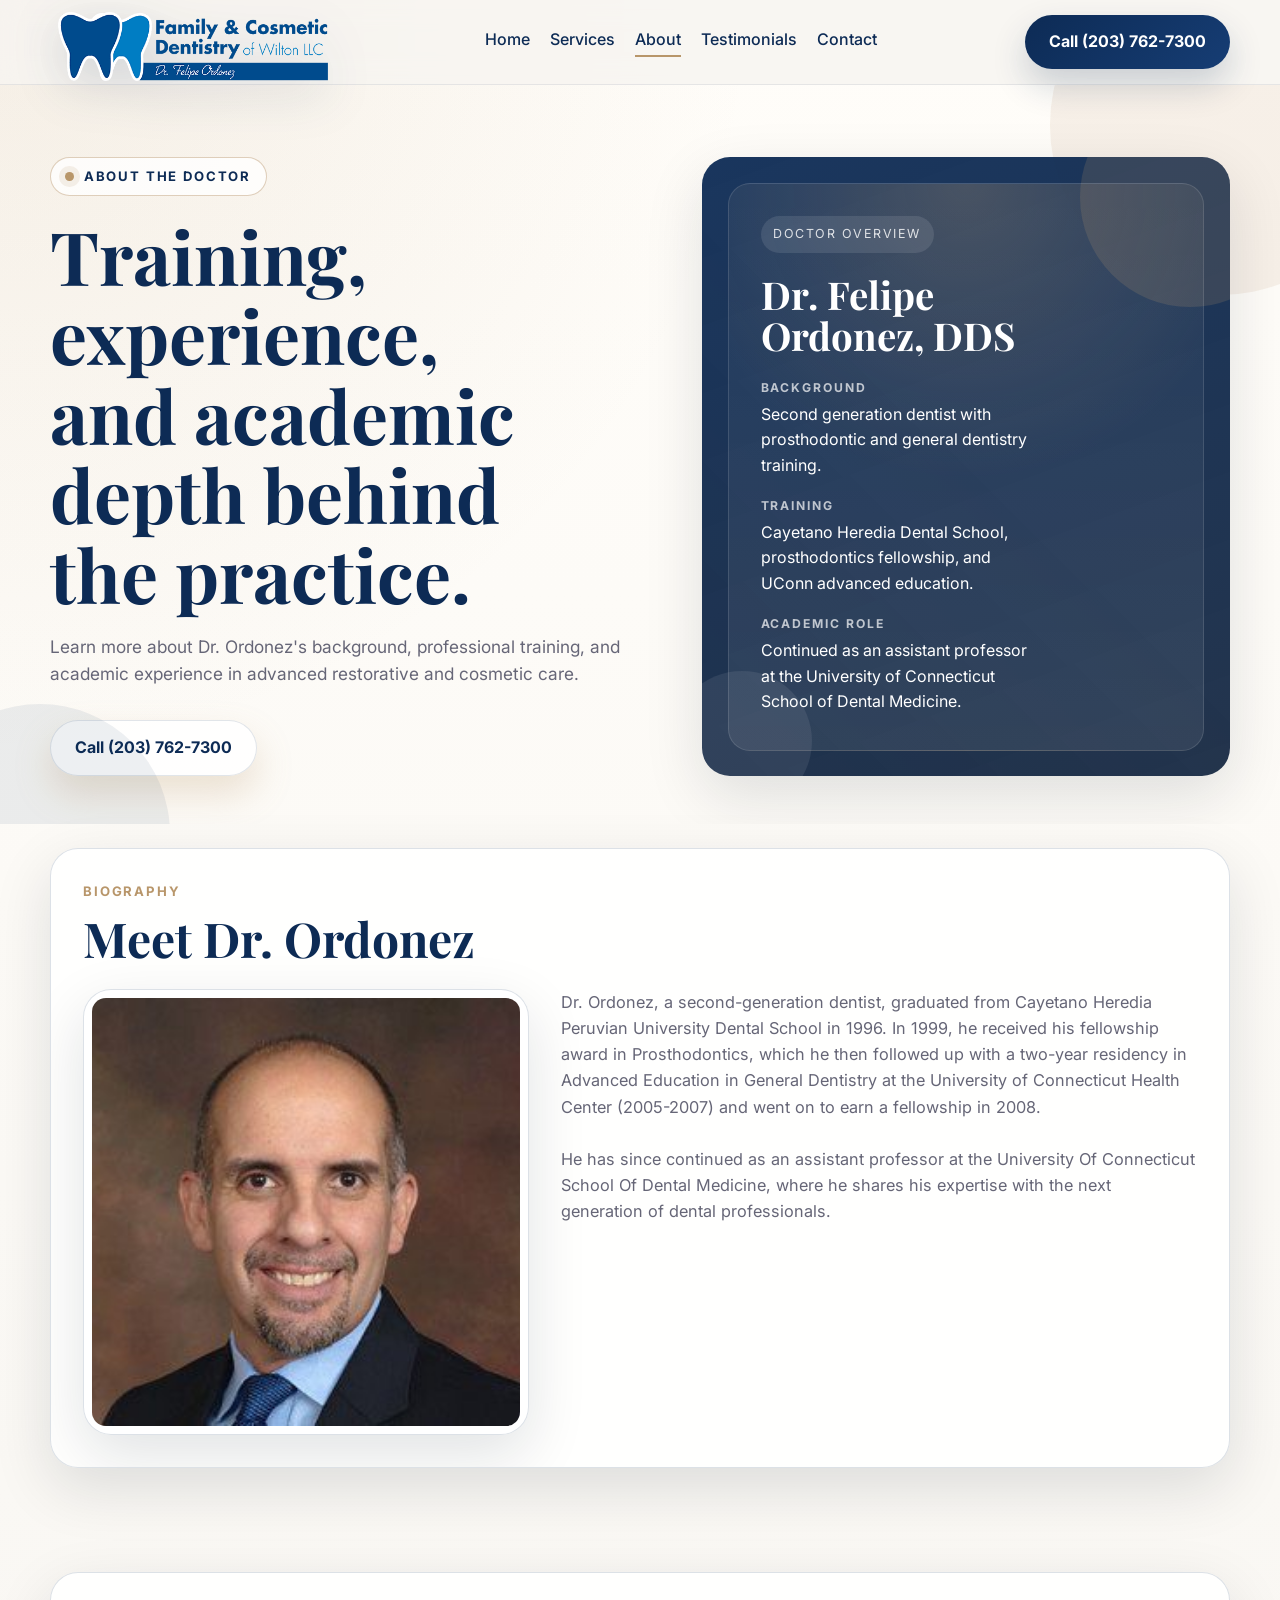
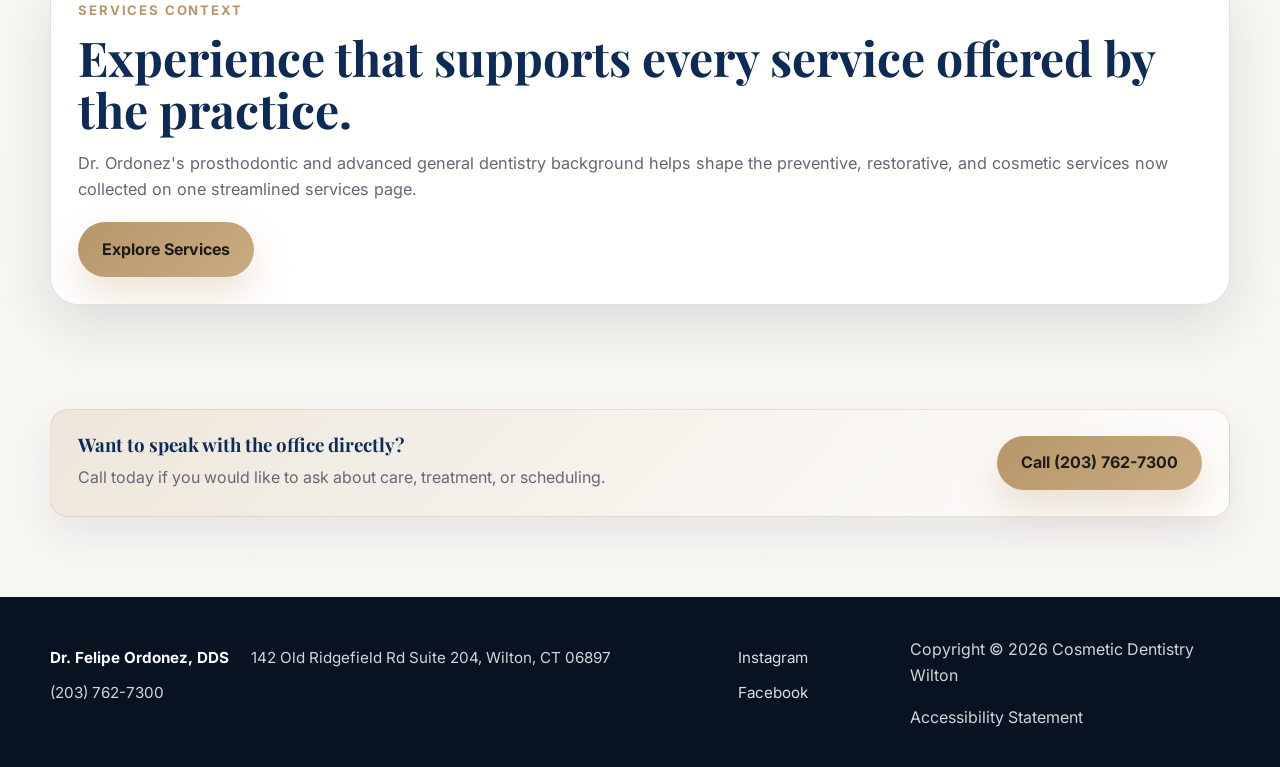
==== commit 4a3a47a8: "Add files via upload" ====
--- a/about.html
+++ b/about.html
@@ -15,6 +15,7 @@
   >
   <meta property="og:type" content="website">
   <meta property="og:url" content="https://cosmeticdentistrywilton.com/about.html">
+  <link rel="canonical" href="https://cosmeticdentistrywilton.com/about.html">
   <!-- Google tag (gtag.js) -->
   <script async src="https://www.googletagmanager.com/gtag/js?id=G-XXXXXXXXXX"></script>
   <script>
@@ -1027,7 +1028,10 @@
         <a href="https://www.instagram.com/cosmeticdentistrywilton/" target="_blank" rel="noreferrer">Instagram</a>
         <a href="https://www.facebook.com/FelipeOrdonezDDS/" target="_blank" rel="noreferrer">Facebook</a>
       </div>
-      <p>Copyright &copy; <span id="copyright-year">2026</span> Cosmetic Dentistry Wilton</p>
+      <div>
+        <p>Copyright &copy; <span id="copyright-year">2026</span> Cosmetic Dentistry Wilton</p>
+        <a href="accessibility.html">Accessibility Statement</a>
+      </div>
     </div>
   </footer>
 
--- a/assets/mobile-friendly.css
+++ b/assets/mobile-friendly.css
@@ -31,6 +31,13 @@
   transition: transform 180ms ease, opacity 180ms ease;
 }
 
+input:focus-visible,
+textarea:focus-visible,
+select:focus-visible {
+  outline: 3px solid rgba(184, 150, 106, 0.85);
+  outline-offset: 3px;
+}
+
 .site-header.nav-open .nav-toggle-bars span:nth-child(1) {
   transform: translateY(6px) rotate(45deg);
 }
@@ -197,3 +204,24 @@
   margin-top: auto;
   padding-top: 1.25rem;
 }
+
+@media (prefers-reduced-motion: reduce) {
+  html {
+    scroll-behavior: auto;
+  }
+
+  *,
+  *::before,
+  *::after {
+    animation-duration: 0.01ms !important;
+    animation-iteration-count: 1 !important;
+    transition-duration: 0.01ms !important;
+    scroll-behavior: auto !important;
+  }
+
+  .reveal,
+  .reveal.is-visible {
+    opacity: 1 !important;
+    transform: none !important;
+  }
+}
